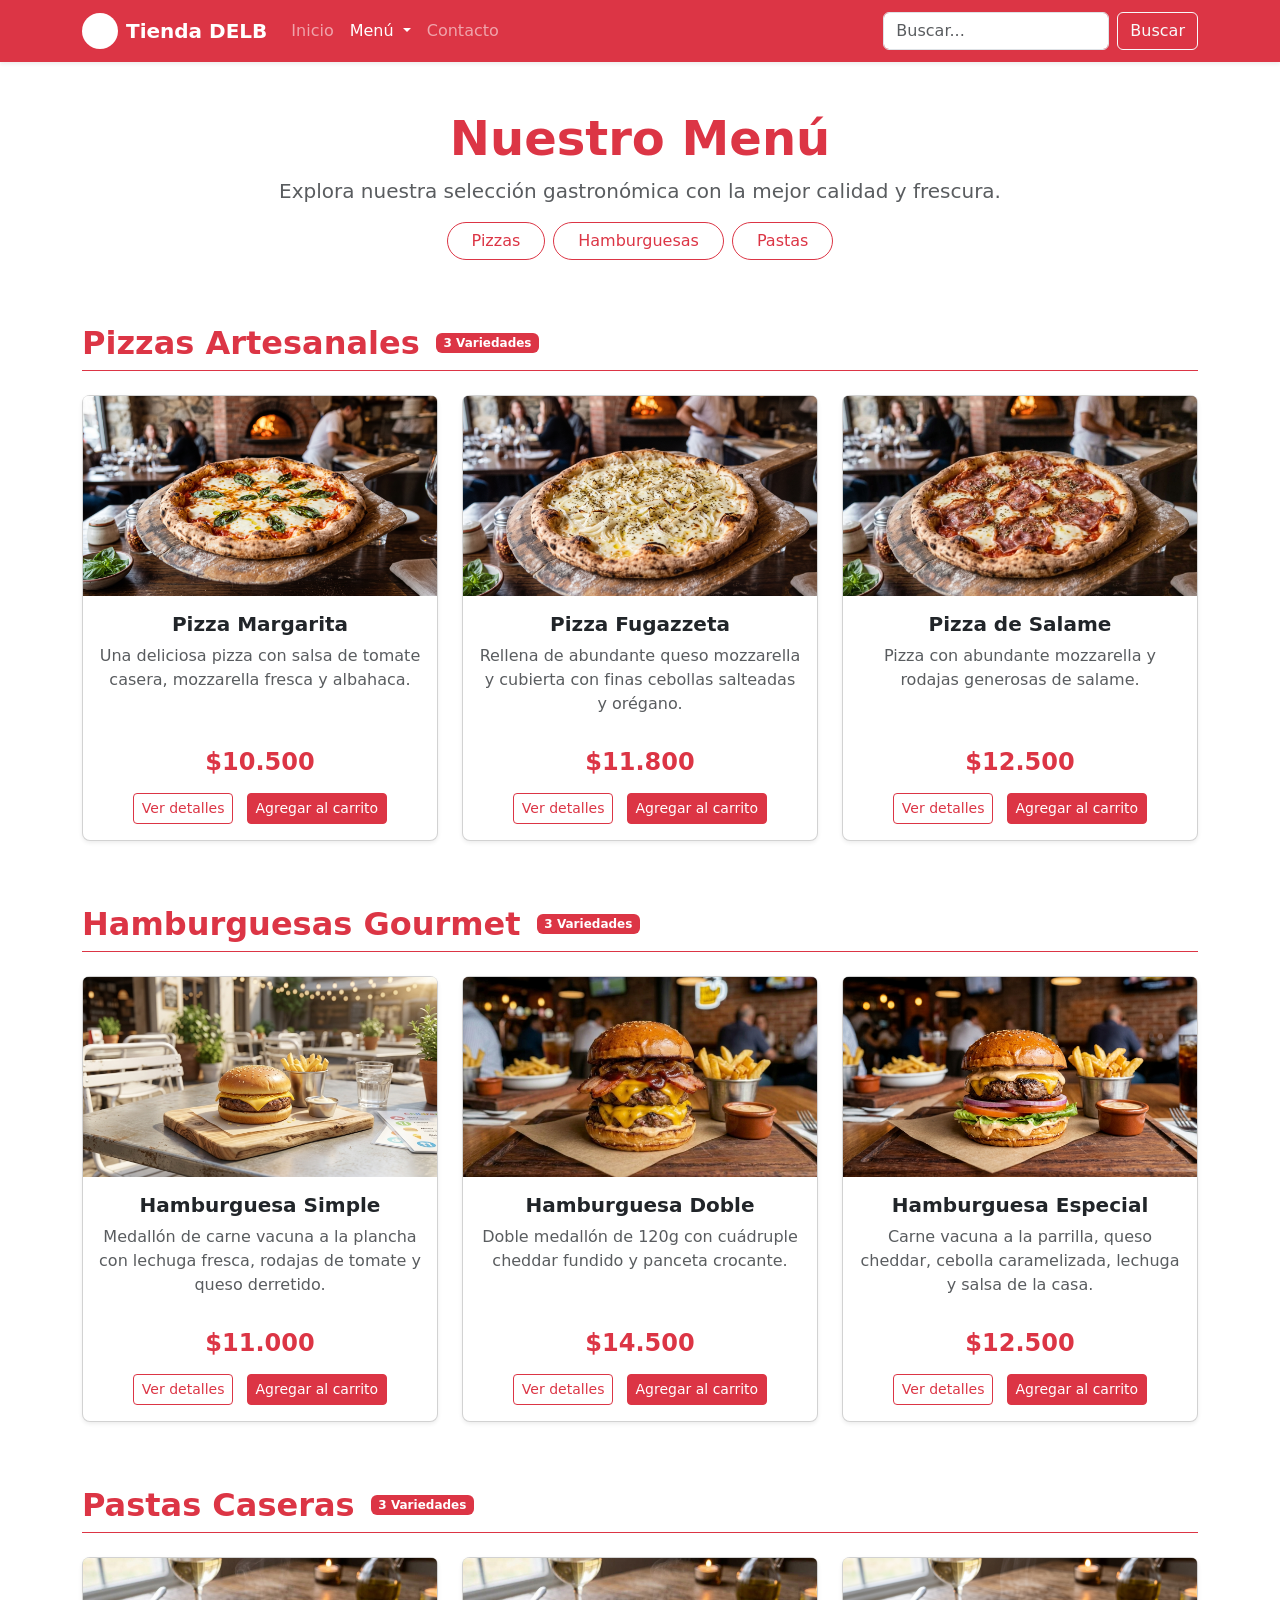
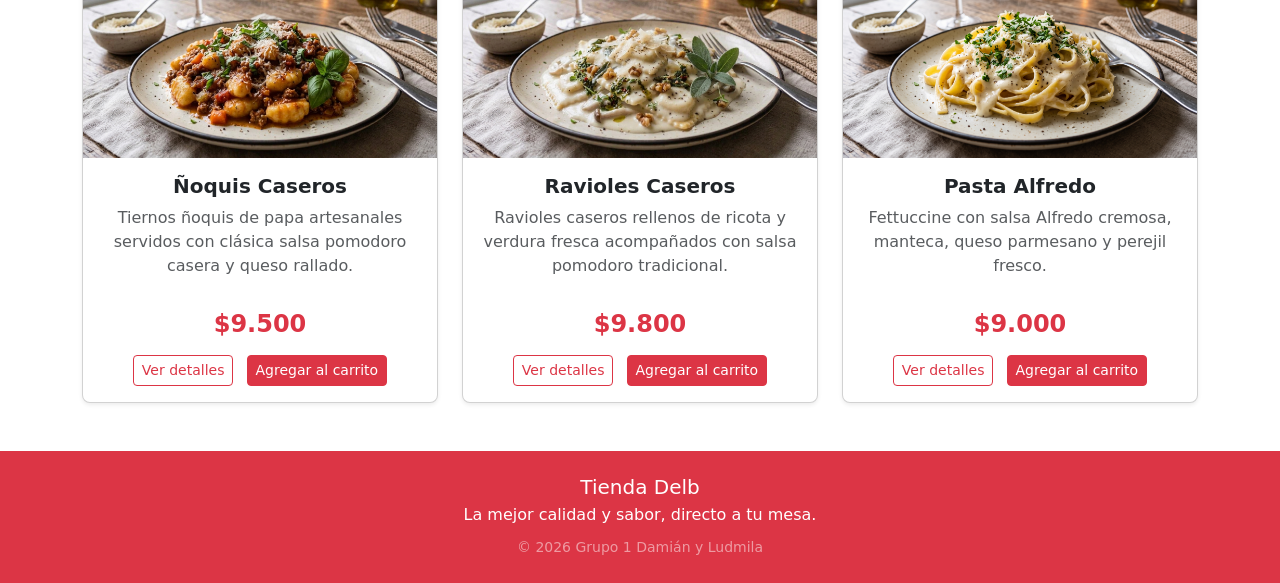
==== categorias.html @ 568ab928 "Agrego pagina categorias, y cambio index" ====
<!DOCTYPE html>
<html lang="es">

<head>
    <meta charset="UTF-8">
    <meta name="viewport" content="width=device-width, initial-scale=1.0">
    <title>Categorías - Tienda DELB</title>
    <link rel="stylesheet" href="styles.css">
    <link href="https://cdn.jsdelivr.net/npm/bootstrap@5.3.8/dist/css/bootstrap.min.css" rel="stylesheet"
        integrity="sha384-sRIl4kxILFvY47J16cr9ZwB07vP4J8+LH7qKQnuqkuIAvNWLzeN8tE5YBujZqJLB" crossorigin="anonymous">
</head>

<body>
    <!-- Barra de navegación -->
    <nav class="navbar navbar-expand-lg navbar-dark bg-danger shadow-sm sticky-top">
        <div class="container">
            <a class="navbar-brand d-flex align-items-center gap-2" href="index.html">
                <!-- Logo provisional: círculo blanco -->
                <span class="d-inline-block rounded-circle bg-white" style="width: 36px; height: 36px;"
                    aria-label="Logo provisional"></span>
                <span class="fw-bold">Tienda DELB</span>
            </a>
            <button class="navbar-toggler" type="button" data-bs-toggle="collapse"
                data-bs-target="#navbarSupportedContent" aria-controls="navbarSupportedContent" aria-expanded="false"
                aria-label="Toggle navigation">
                <span class="navbar-toggler-icon"></span>
            </button>
            <div class="collapse navbar-collapse" id="navbarSupportedContent">
                <ul class="navbar-nav me-auto mb-2 mb-lg-0">
                    <li class="nav-item">
                        <a class="nav-link" href="index.html">Inicio</a>
                    </li>
                    <li class="nav-item dropdown">
                        <a class="nav-link dropdown-toggle active" href="#" role="button" data-bs-toggle="dropdown"
                            aria-expanded="false">
                            Menú
                        </a>
                        <ul class="dropdown-menu">
                            <li><a class="dropdown-item" href="#pizzas">Pizzas</a></li>
                            <li><a class="dropdown-item" href="#hamburguesas">Hamburguesas</a></li>
                            <li><a class="dropdown-item" href="#pastas">Pastas</a></li>
                        </ul>
                    </li>
                    <li class="nav-item">
                        <a class="nav-link" href="#contacto">Contacto</a>
                    </li>
                </ul>
                <form class="d-flex" role="search">
                    <input class="form-control me-2" type="search" placeholder="Buscar..." aria-label="Buscar">
                    <button class="btn btn-outline-light" type="submit">Buscar</button>
                </form>
            </div>
        </div>
    </nav>

    <!-- Contenedor principal de categorías -->
    <main class="container my-5">
        <header class="text-center mb-5">
            <h1 class="display-5 fw-bold text-danger">Nuestro Menú</h1>
            <p class="lead text-muted">Explora nuestra selección gastronómica con la mejor calidad y frescura.</p>
            <div class="d-flex justify-content-center gap-2 flex-wrap mt-3">
                <a href="#pizzas" class="btn btn-outline-danger rounded-pill px-4">Pizzas</a>
                <a href="#hamburguesas" class="btn btn-outline-danger rounded-pill px-4">Hamburguesas</a>
                <a href="#pastas" class="btn btn-outline-danger rounded-pill px-4">Pastas</a>
            </div>
        </header>

        <!-- ============================================== -->
        <!-- CATEGORÍA 1: PIZZAS                           -->
        <!-- ============================================== -->
        <section id="pizzas" class="mb-5 pt-3">
            <div class="d-flex align-items-center mb-4 border-bottom border-danger pb-2">
                <h2 class="text-danger fw-bold mb-0">Pizzas Artesanales</h2>
                <span class="badge bg-danger ms-3">3 Variedades</span>
            </div>
            <div class="row g-4">
                <!-- Pizza 1 -->
                <div class="col-12 col-md-6 col-lg-4">
                    <div class="card h-100 shadow-sm rounded-3">
                        <img src="images/pizza.jpg" class="card-img-top" alt="Pizza Margarita">
                        <div class="card-body d-flex flex-column text-center">
                            <h5 class="card-title fw-bold">Pizza Margarita</h5>
                            <p class="card-text text-muted flex-grow-1">Una deliciosa pizza con salsa de tomate casera,
                                mozzarella fresca y albahaca.</p>
                            <h4 class="text-danger fw-bold my-3">$10.500</h4>
                            <div class="mt-auto">
                                <button class="btn btn-outline-danger btn-sm me-2" data-bs-toggle="modal"
                                    data-bs-target="#pizzaModal">Ver detalles</button>
                                <button class="btn btn-danger btn-sm">Agregar al carrito</button>
                            </div>
                        </div>
                    </div>
                </div>
                <!-- Pizza 2 -->
                <div class="col-12 col-md-6 col-lg-4">
                    <div class="card h-100 shadow-sm rounded-3">
                        <img src="images/pizza-fugazzeta.jpeg" class="card-img-top" alt="Pizza Fugazzeta">
                        <div class="card-body d-flex flex-column text-center">
                            <h5 class="card-title fw-bold">Pizza Fugazzeta</h5>
                            <p class="card-text text-muted flex-grow-1">Rellena de abundante queso mozzarella y cubierta
                                con finas cebollas salteadas y orégano.</p>
                            <h4 class="text-danger fw-bold my-3">$11.800</h4>
                            <div class="mt-auto">
                                <button class="btn btn-outline-danger btn-sm me-2" data-bs-toggle="modal"
                                    data-bs-target="#pizzaFugazzetaModal">Ver detalles</button>
                                <button class="btn btn-danger btn-sm">Agregar al carrito</button>
                            </div>
                        </div>
                    </div>
                </div>
                <!-- Pizza 3 -->
                <div class="col-12 col-md-6 col-lg-4">
                    <div class="card h-100 shadow-sm rounded-3">
                        <img src="images/pizza-salame.jpeg" class="card-img-top" alt="Pizza de Salame">
                        <div class="card-body d-flex flex-column text-center">
                            <h5 class="card-title fw-bold">Pizza de Salame</h5>
                            <p class="card-text text-muted flex-grow-1">Pizza con abundante mozzarella y rodajas
                                generosas de salame.</p>
                            <h4 class="text-danger fw-bold my-3">$12.500</h4>
                            <div class="mt-auto">
                                <button class="btn btn-outline-danger btn-sm me-2" data-bs-toggle="modal"
                                    data-bs-target="#pizzaSalameModal">Ver detalles</button>
                                <button class="btn btn-danger btn-sm">Agregar al carrito</button>
                            </div>
                        </div>
                    </div>
                </div>
            </div>
        </section>

        <!-- ============================================== -->
        <!-- CATEGORÍA 2: HAMBURGUESAS                     -->
        <!-- ============================================== -->
        <section id="hamburguesas" class="mb-5 pt-3">
            <div class="d-flex align-items-center mb-4 border-bottom border-danger pb-2">
                <h2 class="text-danger fw-bold mb-0">Hamburguesas Gourmet</h2>
                <span class="badge bg-danger ms-3">3 Variedades</span>
            </div>
            <div class="row g-4">
                <!-- Hamburguesa 1 -->
                <div class="col-12 col-md-6 col-lg-4">
                    <div class="card h-100 shadow-sm rounded-3">
                        <img src="images/hamburguesa-simple.jpeg" class="card-img-top" alt="Hamburguesa Simple">
                        <div class="card-body d-flex flex-column text-center">
                            <h5 class="card-title fw-bold">Hamburguesa Simple</h5>
                            <p class="card-text text-muted flex-grow-1">Medallón de carne vacuna a la plancha con lechuga fresca, rodajas de tomate y queso derretido.</p>
                            <h4 class="text-danger fw-bold my-3">$11.000</h4>
                            <div class="mt-auto">
                                <button class="btn btn-outline-danger btn-sm me-2" data-bs-toggle="modal"
                                    data-bs-target="#hamburguesaSimpleModal">Ver detalles</button>
                                <button class="btn btn-danger btn-sm">Agregar al carrito</button>
                            </div>
                        </div>
                    </div>
                </div>
                <!-- Hamburguesa 2 -->
                <div class="col-12 col-md-6 col-lg-4">
                    <div class="card h-100 shadow-sm rounded-3">
                        <img src="images/hamburguesa-doble.jpeg" class="card-img-top" alt="Hamburguesa Doble Cheddar">
                        <div class="card-body d-flex flex-column text-center">
                            <h5 class="card-title fw-bold">Hamburguesa Doble</h5>
                            <p class="card-text text-muted flex-grow-1">Doble medallón de 120g con cuádruple cheddar fundido y panceta crocante.</p>
                            <h4 class="text-danger fw-bold my-3">$14.500</h4>
                            <div class="mt-auto">
                                <button class="btn btn-outline-danger btn-sm me-2" data-bs-toggle="modal"
                                    data-bs-target="#hamburguesaDobleModal">Ver detalles</button>
                                <button class="btn btn-danger btn-sm">Agregar al carrito</button>
                            </div>
                        </div>
                    </div>
                </div>
                <!-- Hamburguesa 3 -->
                <div class="col-12 col-md-6 col-lg-4">
                    <div class="card h-100 shadow-sm rounded-3">
                        <img src="images/hamburguesa.png" class="card-img-top" alt="Hamburguesa Clásica Especial">
                        <div class="card-body d-flex flex-column text-center">
                            <h5 class="card-title fw-bold">Hamburguesa Especial</h5>
                            <p class="card-text text-muted flex-grow-1">Carne vacuna a la parrilla, queso cheddar, cebolla caramelizada, lechuga y salsa de la casa.</p>
                            <h4 class="text-danger fw-bold my-3">$12.500</h4>
                            <div class="mt-auto">
                                <button class="btn btn-outline-danger btn-sm me-2" data-bs-toggle="modal"
                                    data-bs-target="#hamburguesaModal">Ver detalles</button>
                                <button class="btn btn-danger btn-sm">Agregar al carrito</button>
                            </div>
                        </div>
                    </div>
                </div>
            </div>
        </section>

        <!-- ============================================== -->
        <!-- CATEGORÍA 3: PASTAS                           -->
        <!-- ============================================== -->
        <section id="pastas" class="mb-5 pt-3">
            <div class="d-flex align-items-center mb-4 border-bottom border-danger pb-2">
                <h2 class="text-danger fw-bold mb-0">Pastas Caseras</h2>
                <span class="badge bg-danger ms-3">3 Variedades</span>
            </div>
            <div class="row g-4">
                <!-- Pasta 1 -->
                <div class="col-12 col-md-6 col-lg-4">
                    <div class="card h-100 shadow-sm rounded-3">
                        <img src="images/pasta-ñoquis.jpeg" class="card-img-top" alt="Ñoquis Caseros">
                        <div class="card-body d-flex flex-column text-center">
                            <h5 class="card-title fw-bold">Ñoquis Caseros</h5>
                            <p class="card-text text-muted flex-grow-1">Tiernos ñoquis de papa artesanales servidos con clásica salsa pomodoro casera y queso rallado.</p>
                            <h4 class="text-danger fw-bold my-3">$9.500</h4>
                            <div class="mt-auto">
                                <button class="btn btn-outline-danger btn-sm me-2" data-bs-toggle="modal"
                                    data-bs-target="#pastaNoquisModal">Ver detalles</button>
                                <button class="btn btn-danger btn-sm">Agregar al carrito</button>
                            </div>
                        </div>
                    </div>
                </div>
                <!-- Pasta 2 -->
                <div class="col-12 col-md-6 col-lg-4">
                    <div class="card h-100 shadow-sm rounded-3">
                        <img src="images/pasta-ravioles.jpeg" class="card-img-top" alt="Ravioles Caseros">
                        <div class="card-body d-flex flex-column text-center">
                            <h5 class="card-title fw-bold">Ravioles Caseros</h5>
                            <p class="card-text text-muted flex-grow-1">Ravioles caseros rellenos de ricota y verdura fresca acompañados con salsa pomodoro tradicional.</p>
                            <h4 class="text-danger fw-bold my-3">$9.800</h4>
                            <div class="mt-auto">
                                <button class="btn btn-outline-danger btn-sm me-2" data-bs-toggle="modal"
                                    data-bs-target="#pastaRaviolesModal">Ver detalles</button>
                                <button class="btn btn-danger btn-sm">Agregar al carrito</button>
                            </div>
                        </div>
                    </div>
                </div>
                <!-- Pasta 3 -->
                <div class="col-12 col-md-6 col-lg-4">
                    <div class="card h-100 shadow-sm rounded-3">
                        <img src="images/pasta.jpg" class="card-img-top" alt="Pasta Alfredo">
                        <div class="card-body d-flex flex-column text-center">
                            <h5 class="card-title fw-bold">Pasta Alfredo</h5>
                            <p class="card-text text-muted flex-grow-1">Fettuccine con salsa Alfredo cremosa, manteca, queso parmesano y perejil fresco.</p>
                            <h4 class="text-danger fw-bold my-3">$9.000</h4>
                            <div class="mt-auto">
                                <button class="btn btn-outline-danger btn-sm me-2" data-bs-toggle="modal"
                                    data-bs-target="#pastaModal">Ver detalles</button>
                                <button class="btn btn-danger btn-sm">Agregar al carrito</button>
                            </div>
                        </div>
                    </div>
                </div>
            </div>
        </section>
    </main>

    <!-- ============================================== -->
    <!-- MODALES DE PRODUCTOS                           -->
    <!-- ============================================== -->

    <!-- Modales Pizzas -->
    <div class="modal fade" id="pizzaModal" tabindex="-1" aria-labelledby="pizzaModalLabel" aria-hidden="true">
        <div class="modal-dialog">
            <div class="modal-content">
                <div class="modal-header">
                    <h5 class="modal-title" id="pizzaModalLabel">Pizza Margarita</h5>
                    <button type="button" class="btn-close" data-bs-dismiss="modal" aria-label="Cerrar"></button>
                </div>
                <div class="modal-body">
                    <img src="images/pizza.jpg" class="img-fluid rounded mb-3 w-100" alt="Pizza Margarita">
                    <p>Nuestra pizza Margarita está hecha con una base de masa artesanal, salsa de tomate casera, mozzarella fresca y albahaca, horneada a la perfección para un sabor auténtico.</p>
                    <p><strong>Precio:</strong> $10.500</p>
                </div>
                <div class="modal-footer">
                    <button type="button" class="btn btn-secondary" data-bs-dismiss="modal">Cerrar</button>
                    <button type="button" class="btn btn-danger">Agregar al carrito</button>
                </div>
            </div>
        </div>
    </div>

    <div class="modal fade" id="pizzaFugazzetaModal" tabindex="-1" aria-labelledby="pizzaFugazzetaModalLabel"
        aria-hidden="true">
        <div class="modal-dialog">
            <div class="modal-content">
                <div class="modal-header">
                    <h5 class="modal-title" id="pizzaFugazzetaModalLabel">Pizza Fugazzeta</h5>
                    <button type="button" class="btn-close" data-bs-dismiss="modal" aria-label="Cerrar"></button>
                </div>
                <div class="modal-body">
                    <img src="images/pizza-fugazzeta.jpeg" class="img-fluid rounded mb-3 w-100" alt="Pizza Fugazzeta">
                    <p>Clásica receta argentina rellena con abundante queso mozzarella de primera calidad, coronada con cebollas dulces doradas al horno, orégano y un toque de aceite de oliva.</p>
                    <p><strong>Precio:</strong> $11.800</p>
                </div>
                <div class="modal-footer">
                    <button type="button" class="btn btn-secondary" data-bs-dismiss="modal">Cerrar</button>
                    <button type="button" class="btn btn-danger">Agregar al carrito</button>
                </div>
            </div>
        </div>
    </div>

    <div class="modal fade" id="pizzaSalameModal" tabindex="-1" aria-labelledby="pizzaSalameModalLabel"
        aria-hidden="true">
        <div class="modal-dialog">
            <div class="modal-content">
                <div class="modal-header">
                    <h5 class="modal-title" id="pizzaSalameModalLabel">Pizza de Salame</h5>
                    <button type="button" class="btn-close" data-bs-dismiss="modal" aria-label="Cerrar"></button>
                </div>
                <div class="modal-body">
                    <img src="images/pizza-salame.jpeg" class="img-fluid rounded mb-3 w-100" alt="Pizza de Salame">
                    <p>Pizza a la piedra con auténtica salsa pomodoro, cubierta con generosa mozzarella gratinada y finas rodajas de salame seleccionadas que le dan un toque crujiente e intenso.</p>
                    <p><strong>Precio:</strong> $12.500</p>
                </div>
                <div class="modal-footer">
                    <button type="button" class="btn btn-secondary" data-bs-dismiss="modal">Cerrar</button>
                    <button type="button" class="btn btn-danger">Agregar al carrito</button>
                </div>
            </div>
        </div>
    </div>

    <!-- Modales Hamburguesas -->
    <div class="modal fade" id="hamburguesaSimpleModal" tabindex="-1" aria-labelledby="hamburguesaSimpleModalLabel"
        aria-hidden="true">
        <div class="modal-dialog">
            <div class="modal-content">
                <div class="modal-header">
                    <h5 class="modal-title" id="hamburguesaSimpleModalLabel">Hamburguesa Simple</h5>
                    <button type="button" class="btn-close" data-bs-dismiss="modal" aria-label="Cerrar"></button>
                </div>
                <div class="modal-body">
                    <img src="images/hamburguesa-simple.jpeg" class="img-fluid rounded mb-3 w-100" alt="Hamburguesa Simple">
                    <p>Medallón de carne vacuna seleccionada a la plancha, queso fundido, lechuga fresca y rodajas de tomate en pan brioche artesanal ligeramente tostado.</p>
                    <p><strong>Precio:</strong> $11.000</p>
                </div>
                <div class="modal-footer">
                    <button type="button" class="btn btn-secondary" data-bs-dismiss="modal">Cerrar</button>
                    <button type="button" class="btn btn-danger">Agregar al carrito</button>
                </div>
            </div>
        </div>
    </div>

    <div class="modal fade" id="hamburguesaDobleModal" tabindex="-1" aria-labelledby="hamburguesaDobleModalLabel"
        aria-hidden="true">
        <div class="modal-dialog">
            <div class="modal-content">
                <div class="modal-header">
                    <h5 class="modal-title" id="hamburguesaDobleModalLabel">Hamburguesa Doble Cheddar</h5>
                    <button type="button" class="btn-close" data-bs-dismiss="modal" aria-label="Cerrar"></button>
                </div>
                <div class="modal-body">
                    <img src="images/hamburguesa-doble.jpeg" class="img-fluid rounded mb-3 w-100" alt="Hamburguesa Doble Cheddar">
                    <p>Doble medallón de carne smash de 120g cada uno, 4 fetas de queso cheddar derretido, panceta crujiente y pan de papa con manteca.</p>
                    <p><strong>Precio:</strong> $14.500</p>
                </div>
                <div class="modal-footer">
                    <button type="button" class="btn btn-secondary" data-bs-dismiss="modal">Cerrar</button>
                    <button type="button" class="btn btn-danger">Agregar al carrito</button>
                </div>
            </div>
        </div>
    </div>

    <div class="modal fade" id="hamburguesaModal" tabindex="-1" aria-labelledby="hamburguesaModalLabel"
        aria-hidden="true">
        <div class="modal-dialog">
            <div class="modal-content">
                <div class="modal-header">
                    <h5 class="modal-title" id="hamburguesaModalLabel">Hamburguesa Especial</h5>
                    <button type="button" class="btn-close" data-bs-dismiss="modal" aria-label="Cerrar"></button>
                </div>
                <div class="modal-body">
                    <img src="images/hamburguesa.png" class="img-fluid rounded mb-3 w-100" alt="Hamburguesa Especial">
                    <p>Nuestra hamburguesa especial de la casa lleva medallón de carne vacuna a la parrilla, queso cheddar derretido, cebolla caramelizada, lechuga fresca y salsa especial.</p>
                    <p><strong>Precio:</strong> $12.500</p>
                </div>
                <div class="modal-footer">
                    <button type="button" class="btn btn-secondary" data-bs-dismiss="modal">Cerrar</button>
                    <button type="button" class="btn btn-danger">Agregar al carrito</button>
                </div>
            </div>
        </div>
    </div>

    <!-- Modales Pastas -->
    <div class="modal fade" id="pastaNoquisModal" tabindex="-1" aria-labelledby="pastaNoquisModalLabel"
        aria-hidden="true">
        <div class="modal-dialog">
            <div class="modal-content">
                <div class="modal-header">
                    <h5 class="modal-title" id="pastaNoquisModalLabel">Ñoquis Caseros</h5>
                    <button type="button" class="btn-close" data-bs-dismiss="modal" aria-label="Cerrar"></button>
                </div>
                <div class="modal-body">
                    <img src="images/pasta-ñoquis.jpeg" class="img-fluid rounded mb-3 w-100" alt="Ñoquis Caseros">
                    <p>Auténticos ñoquis de papa elaborados a mano según la tradición familiar, servidos con salsa pomodoro casera, un toque de oliva y abundante queso rallado.</p>
                    <p><strong>Precio:</strong> $9.500</p>
                </div>
                <div class="modal-footer">
                    <button type="button" class="btn btn-secondary" data-bs-dismiss="modal">Cerrar</button>
                    <button type="button" class="btn btn-danger">Agregar al carrito</button>
                </div>
            </div>
        </div>
    </div>

    <div class="modal fade" id="pastaRaviolesModal" tabindex="-1" aria-labelledby="pastaRaviolesModalLabel"
        aria-hidden="true">
        <div class="modal-dialog">
            <div class="modal-content">
                <div class="modal-header">
                    <h5 class="modal-title" id="pastaRaviolesModalLabel">Ravioles Caseros</h5>
                    <button type="button" class="btn-close" data-bs-dismiss="modal" aria-label="Cerrar"></button>
                </div>
                <div class="modal-body">
                    <img src="images/pasta-ravioles.jpeg" class="img-fluid rounded mb-3 w-100" alt="Ravioles Caseros">
                    <p>Ravioles elaborados a mano rellenos de ricota fresca de campo y espinaca seleccionada, servidos con salsa pomodoro natural y hojas de albahaca.</p>
                    <p><strong>Precio:</strong> $9.800</p>
                </div>
                <div class="modal-footer">
                    <button type="button" class="btn btn-secondary" data-bs-dismiss="modal">Cerrar</button>
                    <button type="button" class="btn btn-danger">Agregar al carrito</button>
                </div>
            </div>
        </div>
    </div>

    <div class="modal fade" id="pastaModal" tabindex="-1" aria-labelledby="pastaModalLabel" aria-hidden="true">
        <div class="modal-dialog">
            <div class="modal-content">
                <div class="modal-header">
                    <h5 class="modal-title" id="pastaModalLabel">Pasta Alfredo</h5>
                    <button type="button" class="btn-close" data-bs-dismiss="modal" aria-label="Cerrar"></button>
                </div>
                <div class="modal-body">
                    <img src="images/pasta.jpg" class="img-fluid rounded mb-3 w-100" alt="Pasta Alfredo">
                    <p>Nuestra pasta Alfredo está hecha con fettuccine al dente, una cremosa salsa Alfredo elaborada con mantequilla, crema y queso parmesano, decorada con perejil fresco.</p>
                    <p><strong>Precio:</strong> $9.000</p>
                </div>
                <div class="modal-footer">
                    <button type="button" class="btn btn-secondary" data-bs-dismiss="modal">Cerrar</button>
                    <button type="button" class="btn btn-danger">Agregar al carrito</button>
                </div>
            </div>
        </div>
    </div>

    <!-- Footer -->
    <footer id="contacto" class="bg-danger text-white text-center py-4 mt-5">
        <div class="container">
            <h5 class="text-white mb-1">Tienda Delb</h5>
            <p class="mb-2">La mejor calidad y sabor, directo a tu mesa.</p>
            <small class="text-white-50">
                &copy; 2026 Grupo 1 Damián y Ludmila
            </small>
        </div>
    </footer>

    <script src="https://cdn.jsdelivr.net/npm/bootstrap@5.3.8/dist/js/bootstrap.bundle.min.js"
        integrity="sha384-FKyoEForCGlyvwx9Hj09JcYn3nv7wiPVlz7YYwJrWVcXK/BmnVDxM+D2scQbITxI"
        crossorigin="anonymous"></script>
</body>

</html>
---- styles.css ----
.card-img-top {
    height: 200px;
    object-fit: cover;
}

.carousel-item img {
    height: 400px;
    object-fit: cover;
}

.modal-body img {
    max-height: 280px;
    object-fit: cover;
}
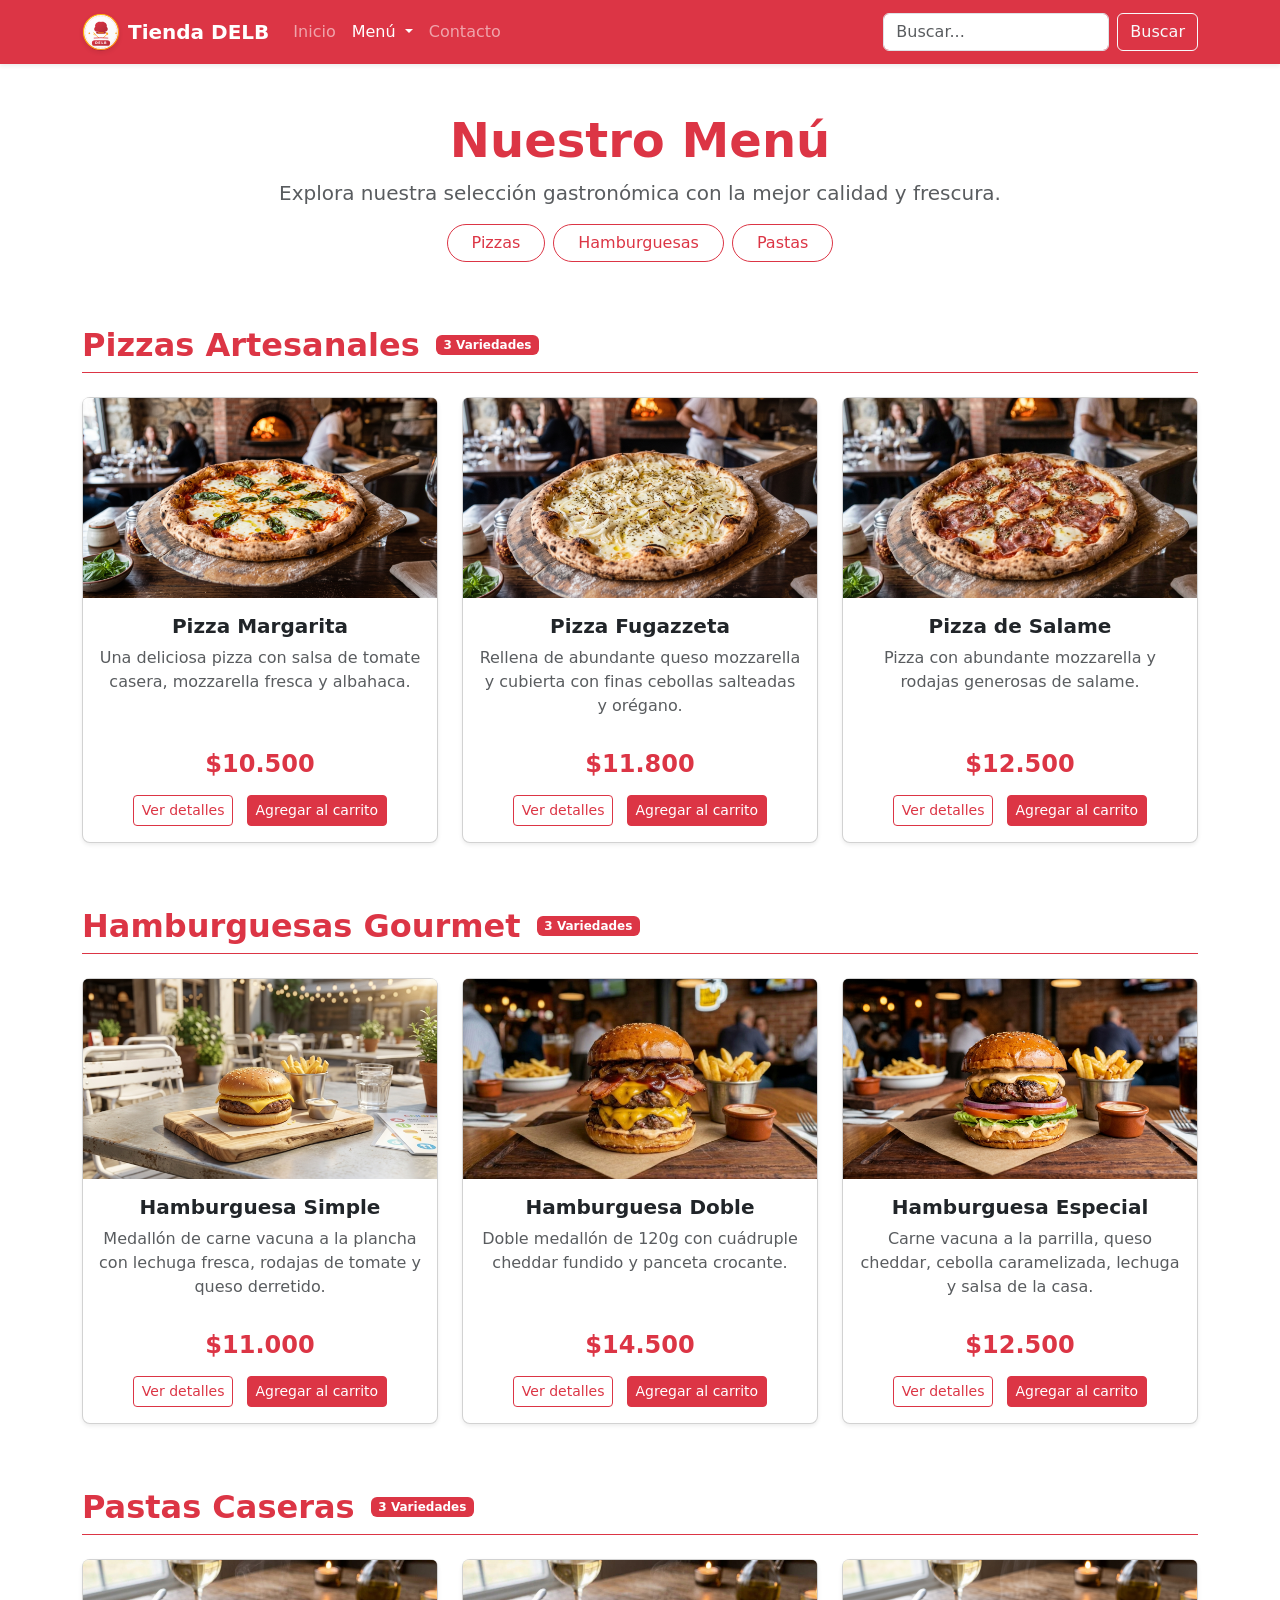
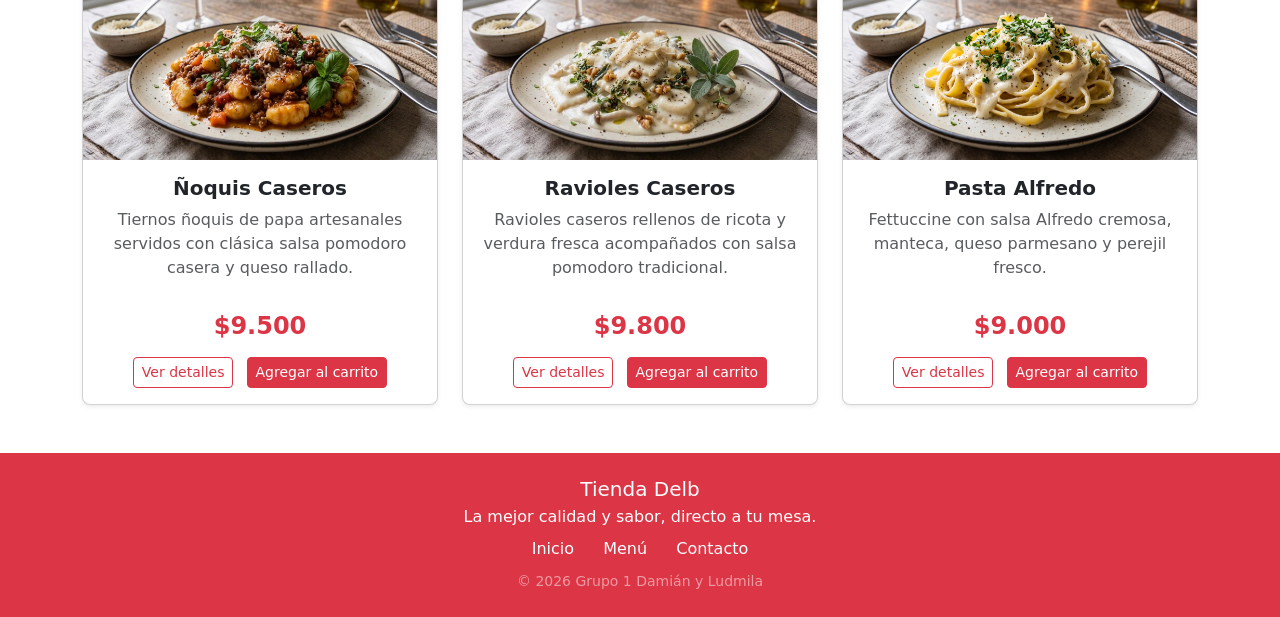
==== commit 4dee2feb: "Agrego detalles en footer, valido campos en contacto y agrego logo" ====
--- a/categorias.html
+++ b/categorias.html
@@ -5,6 +5,7 @@
     <meta charset="UTF-8">
     <meta name="viewport" content="width=device-width, initial-scale=1.0">
     <title>Categorías - Tienda DELB</title>
+    <link rel="icon" href="images/logo.svg" type="image/svg+xml">
     <link rel="stylesheet" href="styles.css">
     <link href="https://cdn.jsdelivr.net/npm/bootstrap@5.3.8/dist/css/bootstrap.min.css" rel="stylesheet"
         integrity="sha384-sRIl4kxILFvY47J16cr9ZwB07vP4J8+LH7qKQnuqkuIAvNWLzeN8tE5YBujZqJLB" crossorigin="anonymous">
@@ -15,9 +16,9 @@
     <nav class="navbar navbar-expand-lg navbar-dark bg-danger shadow-sm sticky-top">
         <div class="container">
             <a class="navbar-brand d-flex align-items-center gap-2" href="index.html">
-                <!-- Logo provisional: círculo blanco -->
-                <span class="d-inline-block rounded-circle bg-white" style="width: 36px; height: 36px;"
-                    aria-label="Logo provisional"></span>
+                <!-- Logotipo de la empresa -->
+                <img src="images/logo.svg" alt="Logo Tienda DELB" width="38" height="38"
+                    class="rounded-circle shadow-sm">
                 <span class="fw-bold">Tienda DELB</span>
             </a>
             <button class="navbar-toggler" type="button" data-bs-toggle="collapse"
@@ -42,7 +43,7 @@
                         </ul>
                     </li>
                     <li class="nav-item">
-                        <a class="nav-link" href="#contacto">Contacto</a>
+                        <a class="nav-link" href="contacto.html">Contacto</a>
                     </li>
                 </ul>
                 <form class="d-flex" role="search">
@@ -143,7 +144,8 @@
                         <img src="images/hamburguesa-simple.jpeg" class="card-img-top" alt="Hamburguesa Simple">
                         <div class="card-body d-flex flex-column text-center">
                             <h5 class="card-title fw-bold">Hamburguesa Simple</h5>
-                            <p class="card-text text-muted flex-grow-1">Medallón de carne vacuna a la plancha con lechuga fresca, rodajas de tomate y queso derretido.</p>
+                            <p class="card-text text-muted flex-grow-1">Medallón de carne vacuna a la plancha con
+                                lechuga fresca, rodajas de tomate y queso derretido.</p>
                             <h4 class="text-danger fw-bold my-3">$11.000</h4>
                             <div class="mt-auto">
                                 <button class="btn btn-outline-danger btn-sm me-2" data-bs-toggle="modal"
@@ -159,7 +161,8 @@
                         <img src="images/hamburguesa-doble.jpeg" class="card-img-top" alt="Hamburguesa Doble Cheddar">
                         <div class="card-body d-flex flex-column text-center">
                             <h5 class="card-title fw-bold">Hamburguesa Doble</h5>
-                            <p class="card-text text-muted flex-grow-1">Doble medallón de 120g con cuádruple cheddar fundido y panceta crocante.</p>
+                            <p class="card-text text-muted flex-grow-1">Doble medallón de 120g con cuádruple cheddar
+                                fundido y panceta crocante.</p>
                             <h4 class="text-danger fw-bold my-3">$14.500</h4>
                             <div class="mt-auto">
                                 <button class="btn btn-outline-danger btn-sm me-2" data-bs-toggle="modal"
@@ -175,7 +178,8 @@
                         <img src="images/hamburguesa.png" class="card-img-top" alt="Hamburguesa Clásica Especial">
                         <div class="card-body d-flex flex-column text-center">
                             <h5 class="card-title fw-bold">Hamburguesa Especial</h5>
-                            <p class="card-text text-muted flex-grow-1">Carne vacuna a la parrilla, queso cheddar, cebolla caramelizada, lechuga y salsa de la casa.</p>
+                            <p class="card-text text-muted flex-grow-1">Carne vacuna a la parrilla, queso cheddar,
+                                cebolla caramelizada, lechuga y salsa de la casa.</p>
                             <h4 class="text-danger fw-bold my-3">$12.500</h4>
                             <div class="mt-auto">
                                 <button class="btn btn-outline-danger btn-sm me-2" data-bs-toggle="modal"
@@ -203,7 +207,8 @@
                         <img src="images/pasta-ñoquis.jpeg" class="card-img-top" alt="Ñoquis Caseros">
                         <div class="card-body d-flex flex-column text-center">
                             <h5 class="card-title fw-bold">Ñoquis Caseros</h5>
-                            <p class="card-text text-muted flex-grow-1">Tiernos ñoquis de papa artesanales servidos con clásica salsa pomodoro casera y queso rallado.</p>
+                            <p class="card-text text-muted flex-grow-1">Tiernos ñoquis de papa artesanales servidos con
+                                clásica salsa pomodoro casera y queso rallado.</p>
                             <h4 class="text-danger fw-bold my-3">$9.500</h4>
                             <div class="mt-auto">
                                 <button class="btn btn-outline-danger btn-sm me-2" data-bs-toggle="modal"
@@ -219,7 +224,8 @@
                         <img src="images/pasta-ravioles.jpeg" class="card-img-top" alt="Ravioles Caseros">
                         <div class="card-body d-flex flex-column text-center">
                             <h5 class="card-title fw-bold">Ravioles Caseros</h5>
-                            <p class="card-text text-muted flex-grow-1">Ravioles caseros rellenos de ricota y verdura fresca acompañados con salsa pomodoro tradicional.</p>
+                            <p class="card-text text-muted flex-grow-1">Ravioles caseros rellenos de ricota y verdura
+                                fresca acompañados con salsa pomodoro tradicional.</p>
                             <h4 class="text-danger fw-bold my-3">$9.800</h4>
                             <div class="mt-auto">
                                 <button class="btn btn-outline-danger btn-sm me-2" data-bs-toggle="modal"
@@ -235,7 +241,8 @@
                         <img src="images/pasta.jpg" class="card-img-top" alt="Pasta Alfredo">
                         <div class="card-body d-flex flex-column text-center">
                             <h5 class="card-title fw-bold">Pasta Alfredo</h5>
-                            <p class="card-text text-muted flex-grow-1">Fettuccine con salsa Alfredo cremosa, manteca, queso parmesano y perejil fresco.</p>
+                            <p class="card-text text-muted flex-grow-1">Fettuccine con salsa Alfredo cremosa, manteca,
+                                queso parmesano y perejil fresco.</p>
                             <h4 class="text-danger fw-bold my-3">$9.000</h4>
                             <div class="mt-auto">
                                 <button class="btn btn-outline-danger btn-sm me-2" data-bs-toggle="modal"
@@ -263,7 +270,8 @@
                 </div>
                 <div class="modal-body">
                     <img src="images/pizza.jpg" class="img-fluid rounded mb-3 w-100" alt="Pizza Margarita">
-                    <p>Nuestra pizza Margarita está hecha con una base de masa artesanal, salsa de tomate casera, mozzarella fresca y albahaca, horneada a la perfección para un sabor auténtico.</p>
+                    <p>Nuestra pizza Margarita está hecha con una base de masa artesanal, salsa de tomate casera,
+                        mozzarella fresca y albahaca, horneada a la perfección para un sabor auténtico.</p>
                     <p><strong>Precio:</strong> $10.500</p>
                 </div>
                 <div class="modal-footer">
@@ -284,7 +292,8 @@
                 </div>
                 <div class="modal-body">
                     <img src="images/pizza-fugazzeta.jpeg" class="img-fluid rounded mb-3 w-100" alt="Pizza Fugazzeta">
-                    <p>Clásica receta argentina rellena con abundante queso mozzarella de primera calidad, coronada con cebollas dulces doradas al horno, orégano y un toque de aceite de oliva.</p>
+                    <p>Clásica receta argentina rellena con abundante queso mozzarella de primera calidad, coronada con
+                        cebollas dulces doradas al horno, orégano y un toque de aceite de oliva.</p>
                     <p><strong>Precio:</strong> $11.800</p>
                 </div>
                 <div class="modal-footer">
@@ -305,7 +314,8 @@
                 </div>
                 <div class="modal-body">
                     <img src="images/pizza-salame.jpeg" class="img-fluid rounded mb-3 w-100" alt="Pizza de Salame">
-                    <p>Pizza a la piedra con auténtica salsa pomodoro, cubierta con generosa mozzarella gratinada y finas rodajas de salame seleccionadas que le dan un toque crujiente e intenso.</p>
+                    <p>Pizza a la piedra con auténtica salsa pomodoro, cubierta con generosa mozzarella gratinada y
+                        finas rodajas de salame seleccionadas que le dan un toque crujiente e intenso.</p>
                     <p><strong>Precio:</strong> $12.500</p>
                 </div>
                 <div class="modal-footer">
@@ -326,8 +336,10 @@
                     <button type="button" class="btn-close" data-bs-dismiss="modal" aria-label="Cerrar"></button>
                 </div>
                 <div class="modal-body">
-                    <img src="images/hamburguesa-simple.jpeg" class="img-fluid rounded mb-3 w-100" alt="Hamburguesa Simple">
-                    <p>Medallón de carne vacuna seleccionada a la plancha, queso fundido, lechuga fresca y rodajas de tomate en pan brioche artesanal ligeramente tostado.</p>
+                    <img src="images/hamburguesa-simple.jpeg" class="img-fluid rounded mb-3 w-100"
+                        alt="Hamburguesa Simple">
+                    <p>Medallón de carne vacuna seleccionada a la plancha, queso fundido, lechuga fresca y rodajas de
+                        tomate en pan brioche artesanal ligeramente tostado.</p>
                     <p><strong>Precio:</strong> $11.000</p>
                 </div>
                 <div class="modal-footer">
@@ -347,8 +359,10 @@
                     <button type="button" class="btn-close" data-bs-dismiss="modal" aria-label="Cerrar"></button>
                 </div>
                 <div class="modal-body">
-                    <img src="images/hamburguesa-doble.jpeg" class="img-fluid rounded mb-3 w-100" alt="Hamburguesa Doble Cheddar">
-                    <p>Doble medallón de carne smash de 120g cada uno, 4 fetas de queso cheddar derretido, panceta crujiente y pan de papa con manteca.</p>
+                    <img src="images/hamburguesa-doble.jpeg" class="img-fluid rounded mb-3 w-100"
+                        alt="Hamburguesa Doble Cheddar">
+                    <p>Doble medallón de carne smash de 120g cada uno, 4 fetas de queso cheddar derretido, panceta
+                        crujiente y pan de papa con manteca.</p>
                     <p><strong>Precio:</strong> $14.500</p>
                 </div>
                 <div class="modal-footer">
@@ -369,7 +383,8 @@
                 </div>
                 <div class="modal-body">
                     <img src="images/hamburguesa.png" class="img-fluid rounded mb-3 w-100" alt="Hamburguesa Especial">
-                    <p>Nuestra hamburguesa especial de la casa lleva medallón de carne vacuna a la parrilla, queso cheddar derretido, cebolla caramelizada, lechuga fresca y salsa especial.</p>
+                    <p>Nuestra hamburguesa especial de la casa lleva medallón de carne vacuna a la parrilla, queso
+                        cheddar derretido, cebolla caramelizada, lechuga fresca y salsa especial.</p>
                     <p><strong>Precio:</strong> $12.500</p>
                 </div>
                 <div class="modal-footer">
@@ -391,7 +406,8 @@
                 </div>
                 <div class="modal-body">
                     <img src="images/pasta-ñoquis.jpeg" class="img-fluid rounded mb-3 w-100" alt="Ñoquis Caseros">
-                    <p>Auténticos ñoquis de papa elaborados a mano según la tradición familiar, servidos con salsa pomodoro casera, un toque de oliva y abundante queso rallado.</p>
+                    <p>Auténticos ñoquis de papa elaborados a mano según la tradición familiar, servidos con salsa
+                        pomodoro casera, un toque de oliva y abundante queso rallado.</p>
                     <p><strong>Precio:</strong> $9.500</p>
                 </div>
                 <div class="modal-footer">
@@ -412,7 +428,8 @@
                 </div>
                 <div class="modal-body">
                     <img src="images/pasta-ravioles.jpeg" class="img-fluid rounded mb-3 w-100" alt="Ravioles Caseros">
-                    <p>Ravioles elaborados a mano rellenos de ricota fresca de campo y espinaca seleccionada, servidos con salsa pomodoro natural y hojas de albahaca.</p>
+                    <p>Ravioles elaborados a mano rellenos de ricota fresca de campo y espinaca seleccionada, servidos
+                        con salsa pomodoro natural y hojas de albahaca.</p>
                     <p><strong>Precio:</strong> $9.800</p>
                 </div>
                 <div class="modal-footer">
@@ -432,7 +449,8 @@
                 </div>
                 <div class="modal-body">
                     <img src="images/pasta.jpg" class="img-fluid rounded mb-3 w-100" alt="Pasta Alfredo">
-                    <p>Nuestra pasta Alfredo está hecha con fettuccine al dente, una cremosa salsa Alfredo elaborada con mantequilla, crema y queso parmesano, decorada con perejil fresco.</p>
+                    <p>Nuestra pasta Alfredo está hecha con fettuccine al dente, una cremosa salsa Alfredo elaborada con
+                        mantequilla, crema y queso parmesano, decorada con perejil fresco.</p>
                     <p><strong>Precio:</strong> $9.000</p>
                 </div>
                 <div class="modal-footer">
@@ -443,20 +461,26 @@
         </div>
     </div>
 
+    <script src="https://cdn.jsdelivr.net/npm/bootstrap@5.3.8/dist/js/bootstrap.bundle.min.js"
+        integrity="sha384-FKyoEForCGlyvwx9Hj09JcYn3nv7wiPVlz7YYwJrWVcXK/BmnVDxM+D2scQbITxI" crossorigin="anonymous">
+        </script>
     <!-- Footer -->
     <footer id="contacto" class="bg-danger text-white text-center py-4 mt-5">
         <div class="container">
             <h5 class="text-white mb-1">Tienda Delb</h5>
             <p class="mb-2">La mejor calidad y sabor, directo a tu mesa.</p>
+            <ul class="list-inline mb-2">
+                <li class="list-inline-item"><a href="index.html" class="text-white text-decoration-none px-2">Inicio</a></li>
+                <li class="list-inline-item"><a href="categorias.html" class="text-white text-decoration-none px-2">Menú</a></li>
+                <li class="list-inline-item"><a href="contacto.html" class="text-white text-decoration-none px-2">Contacto</a></li>
+            </ul>
             <small class="text-white-50">
                 &copy; 2026 Grupo 1 Damián y Ludmila
             </small>
         </div>
     </footer>
 
-    <script src="https://cdn.jsdelivr.net/npm/bootstrap@5.3.8/dist/js/bootstrap.bundle.min.js"
-        integrity="sha384-FKyoEForCGlyvwx9Hj09JcYn3nv7wiPVlz7YYwJrWVcXK/BmnVDxM+D2scQbITxI"
-        crossorigin="anonymous"></script>
 </body>
 
+
 </html>
--- a/styles.css
+++ b/styles.css
@@ -11,4 +11,28 @@
 .modal-body img {
     max-height: 280px;
     object-fit: cover;
+}
+
+.dropdown-item:hover,
+.dropdown-item:focus {
+    background-color: #dc3545;
+    color: #fff;
+}
+
+.dropdown-item:active,
+.dropdown-item.active {
+    background-color: #dc3545;
+    color: #fff;
+}
+
+.dropdown-item-highlight {
+    color: #dc3545;
+    /* letra roja en reposo */
+}
+
+.dropdown-item-highlight:hover,
+.dropdown-item-highlight:focus {
+    background-color: #dc3545;
+    color: #fff;
+    /* letra blanca cuando el fondo se pone rojo */
 }
